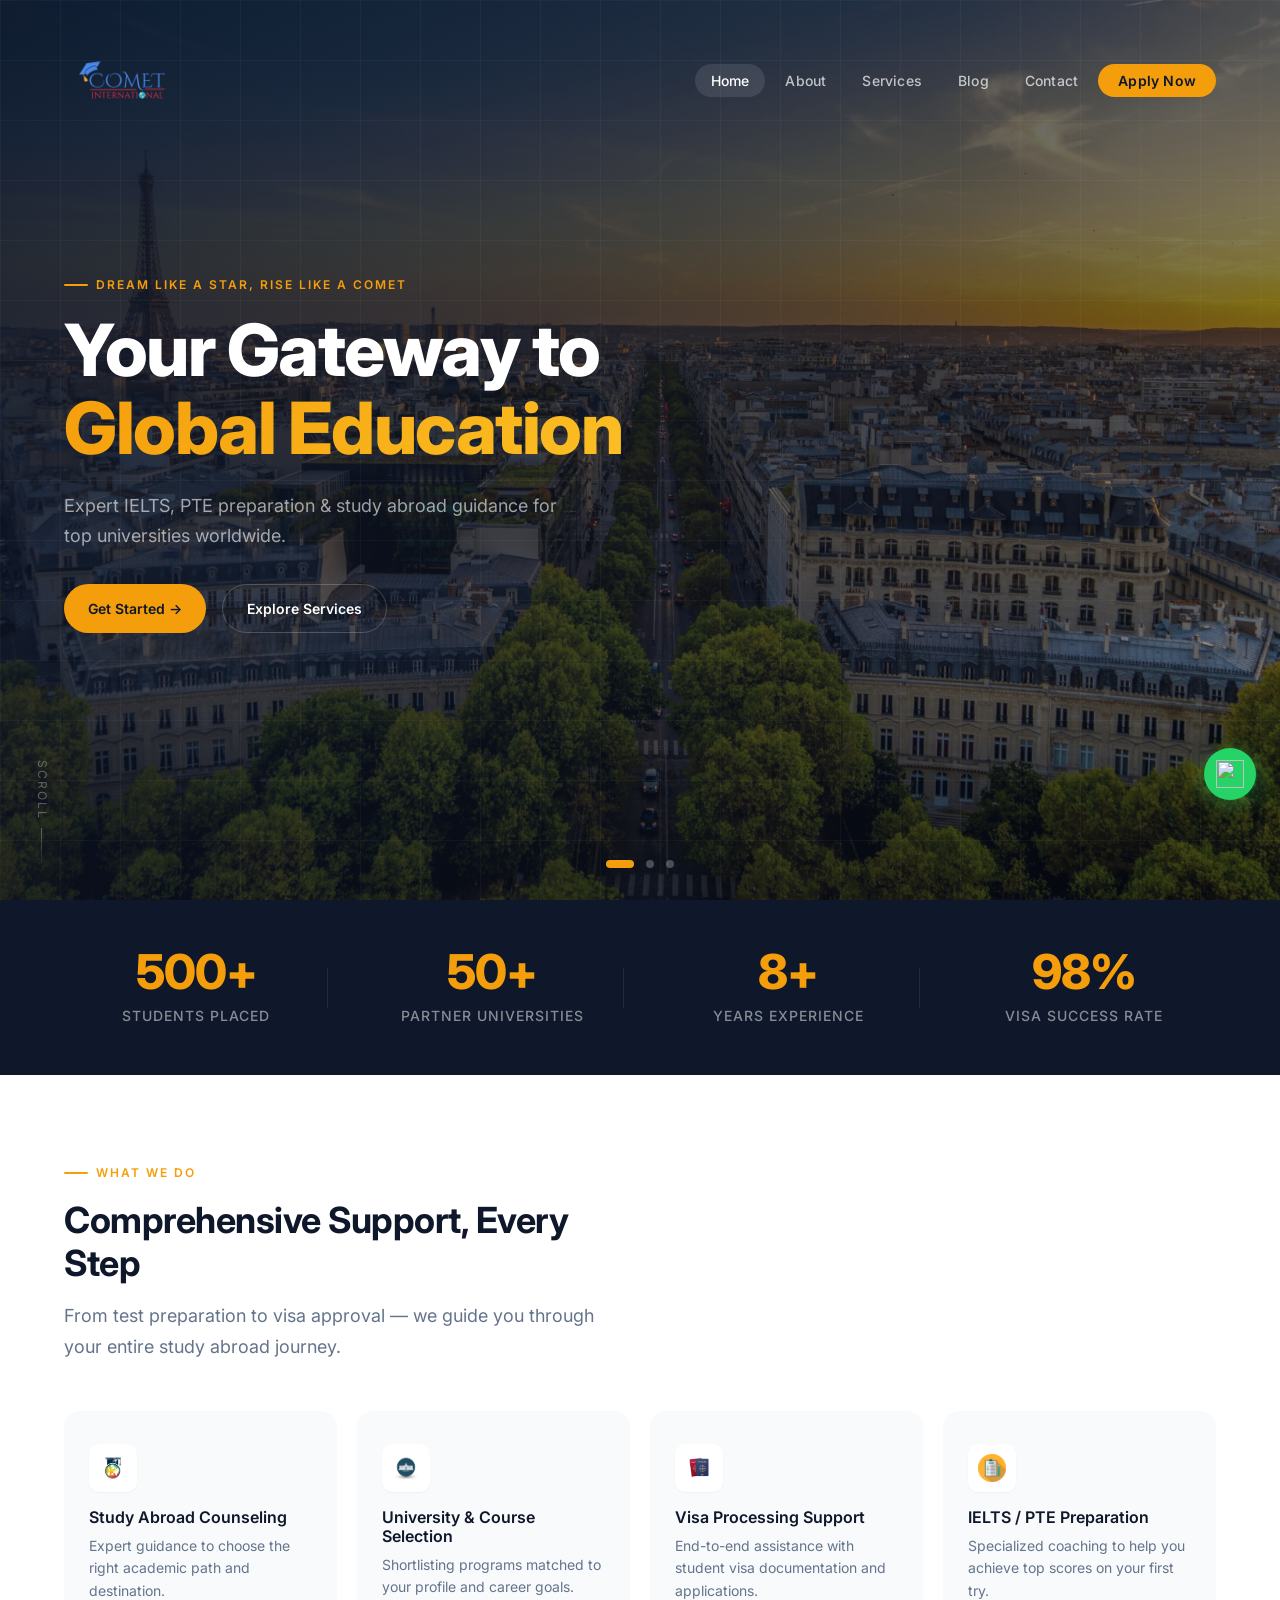
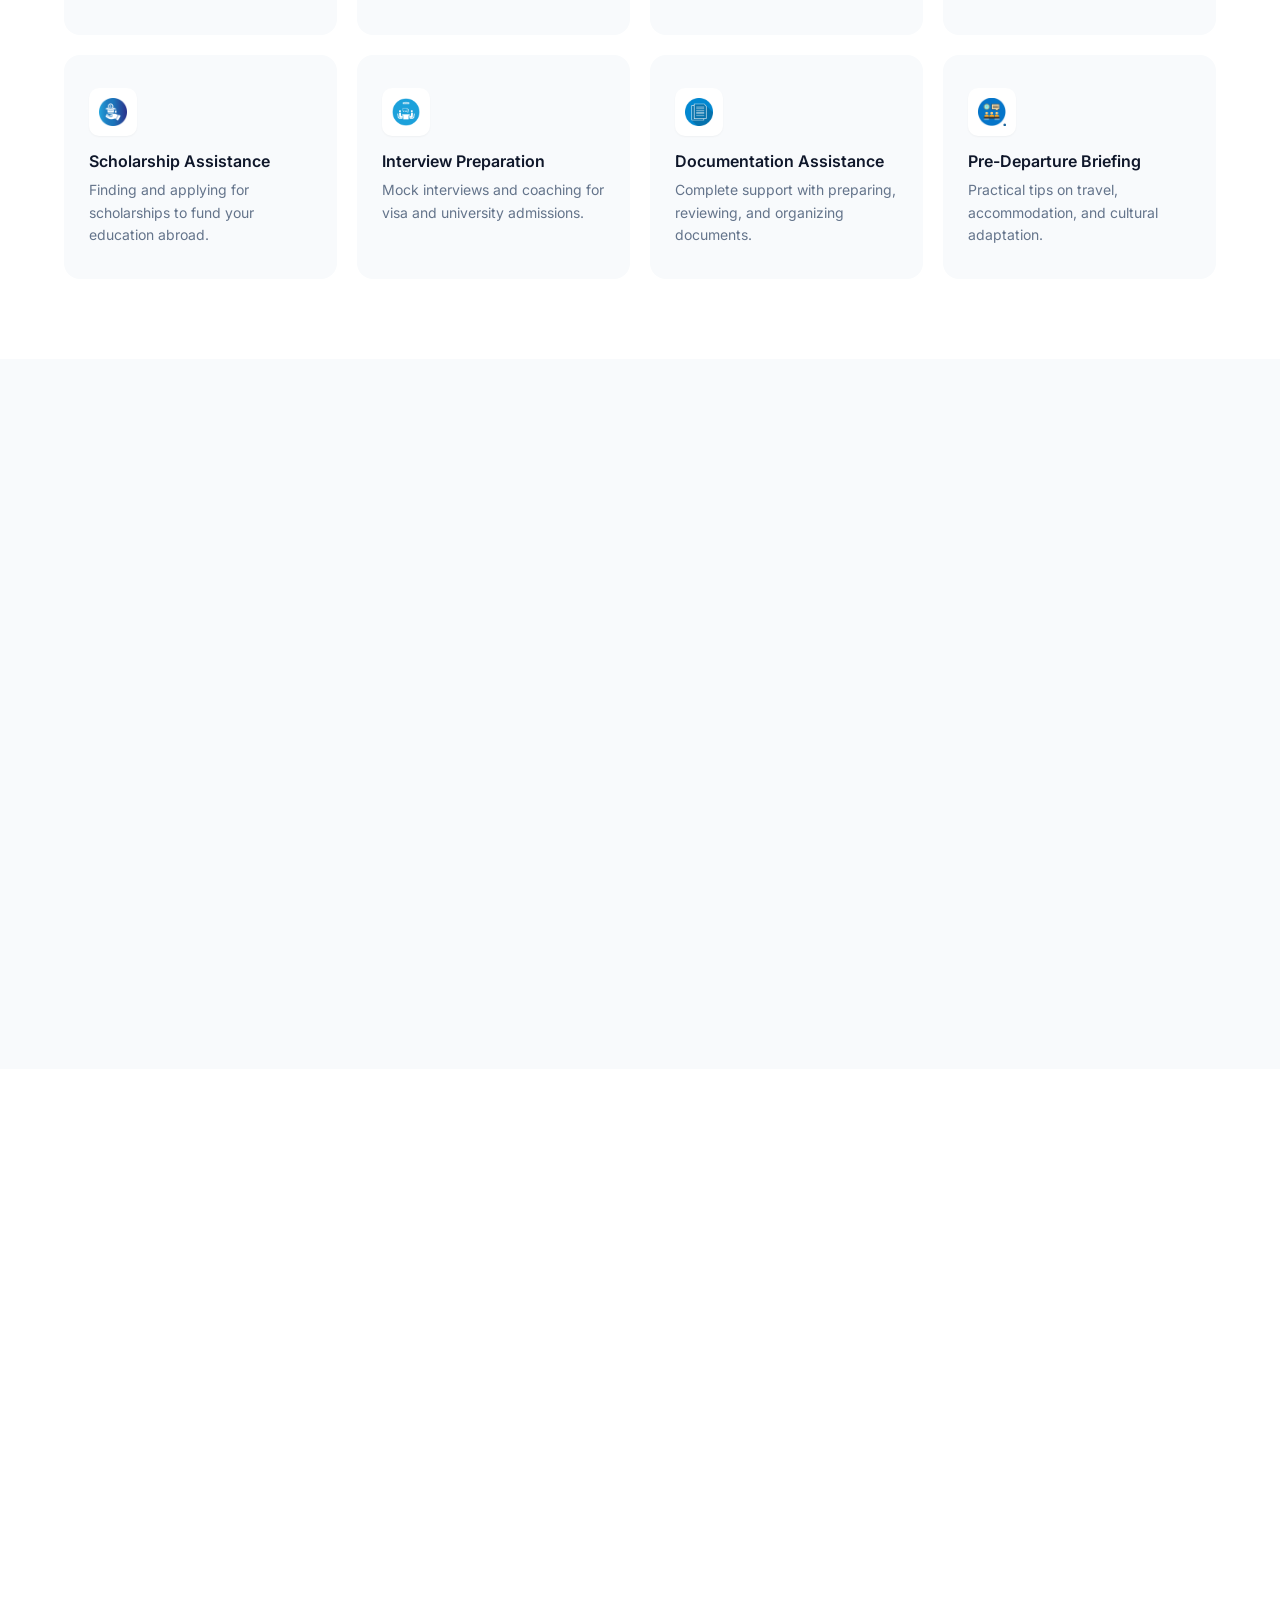
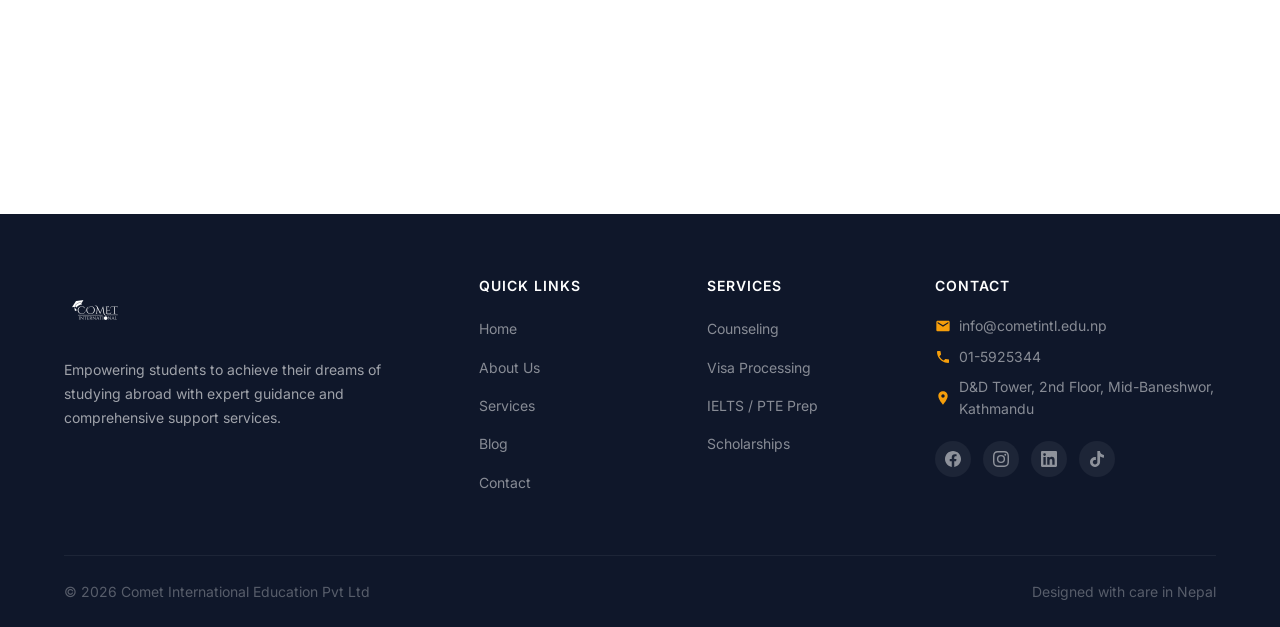
==== index.html @ 484e5ffa "first commit" ====
<!DOCTYPE html>
<html lang="en">

<head>
  <meta charset="UTF-8" />
  <meta name="viewport" content="width=device-width, initial-scale=1.0" />
  <title>Comet International Education — Study Abroad Consultant</title>
  <meta name="description"
    content="Expert IELTS, PTE & study abroad guidance for France, UK, USA, Sweden, Germany, Australia & beyond." />

  <link rel="preconnect" href="https://fonts.googleapis.com" />
  <link rel="preconnect" href="https://fonts.gstatic.com" crossorigin />
  <link href="https://fonts.googleapis.com/css2?family=Inter:wght@400;500;600;700;800&display=swap" rel="stylesheet" />

  <link rel="stylesheet" href="css/base.css" />
  <link rel="stylesheet" href="css/utilities.css" />
  <link rel="stylesheet" href="css/components/navbar.css" />
  <link rel="stylesheet" href="css/components/hero.css" />
  <link rel="stylesheet" href="css/components/stats.css" />
  <link rel="stylesheet" href="css/components/services.css" />
  <link rel="stylesheet" href="css/components/blog.css" />
  <link rel="stylesheet" href="css/components/form.css" />
  <link rel="stylesheet" href="css/components/footer.css" />
  <link rel="stylesheet" href="css/components/floating.css" />

  <link rel="icon" href="assets/logo.png" type="image/png" />
</head>

<body>

  <!-- NAVBAR -->
  <nav class="nav">
    <div class="container">
      <a href="index.html" class="nav-logo">
        <img src="assets/logo.png" alt="Comet International Education" />
      </a>
      <ul class="nav-links">
        <li><a href="index.html" class="active">Home</a></li>
        <li><a href="about.html">About</a></li>
        <li><a href="services.html">Services</a></li>
        <li><a href="blog.html">Blog</a></li>
        <li><a href="contact.html">Contact</a></li>
        <li><a href="#apply" class="nav-cta">Apply Now</a></li>
      </ul>
      <div class="nav-toggle"><span></span></div>
    </div>
  </nav>

  <!-- HERO -->
  <header class="hero" id="home">
    <div class="hero-bg">
      <img src="assets/slider/paris.jpg" class="active" alt="Study in France" />
      <img src="assets/slider/uk.jpg" alt="Study in UK" />
      <img src="assets/slider/australia.jpg" alt="Study in Australia" />
      <img src="assets/slider/Germany.png" alt="Study in Germany" />
      <img src="assets/slider/paris.jpg" alt="Study in Paris" />
    </div>
    <div class="hero-overlay"></div>
    <div class="hero-grid"></div>

    <div class="container">
      <div class="hero-content">
        <div class="label">Dream Like a Star, Rise Like a Comet</div>
        <h1>Your Gateway to <span>Global Education</span></h1>
        <p>Expert IELTS, PTE preparation & study abroad guidance for top universities worldwide.</p>
        <div class="hero-buttons">
          <a href="#apply" class="btn btn-primary">Get Started →</a>
          <a href="services.html" class="btn btn-outline">Explore Services</a>
        </div>
      </div>
    </div>

    <div class="hero-dots">
      <button class="hero-dot active" aria-label="Slide 1"></button>
      <button class="hero-dot" aria-label="Slide 2"></button>
      <button class="hero-dot" aria-label="Slide 3"></button>
    </div>

    <div class="hero-scroll">Scroll</div>
  </header>

  <!-- STATS -->
  <section class="stats">
    <div class="container">
      <div class="stats-grid stagger-children">
        <div class="stat-item reveal">
          <div class="stat-number">500+</div>
          <div class="stat-label">Students Placed</div>
        </div>
        <div class="stat-item reveal">
          <div class="stat-number">50+</div>
          <div class="stat-label">Partner Universities</div>
        </div>
        <div class="stat-item reveal">
          <div class="stat-number">8+</div>
          <div class="stat-label">Years Experience</div>
        </div>
        <div class="stat-item reveal">
          <div class="stat-number">98%</div>
          <div class="stat-label">Visa Success Rate</div>
        </div>
      </div>
    </div>
  </section>

  <!-- SERVICES -->
  <section class="section services" id="services">
    <div class="container">
      <div class="section-header reveal">
        <div class="label">What We Do</div>
        <h2>Comprehensive Support, Every Step</h2>
        <p>From test preparation to visa approval — we guide you through your entire study abroad journey.</p>
      </div>
      <div class="services-grid stagger-children">
        <div class="service-card reveal">
          <div class="service-icon"><img src="assets/icons/counseling.jpg" alt="" /></div>
          <h3>Study Abroad Counseling</h3>
          <p>Expert guidance to choose the right academic path and destination.</p>
        </div>
        <div class="service-card reveal">
          <div class="service-icon"><img src="assets/icons/university.jpg" alt="" /></div>
          <h3>University & Course Selection</h3>
          <p>Shortlisting programs matched to your profile and career goals.</p>
        </div>
        <div class="service-card reveal">
          <div class="service-icon"><img src="assets/icons/visa.jpg" alt="" /></div>
          <h3>Visa Processing Support</h3>
          <p>End-to-end assistance with student visa documentation and applications.</p>
        </div>
        <div class="service-card reveal">
          <div class="service-icon"><img src="assets/icons/language.png" alt="" /></div>
          <h3>IELTS / PTE Preparation</h3>
          <p>Specialized coaching to help you achieve top scores on your first try.</p>
        </div>
        <div class="service-card reveal">
          <div class="service-icon"><img src="assets/icons/scholarship.png" alt="" /></div>
          <h3>Scholarship Assistance</h3>
          <p>Finding and applying for scholarships to fund your education abroad.</p>
        </div>
        <div class="service-card reveal">
          <div class="service-icon"><img src="assets/icons/interview.png" alt="" /></div>
          <h3>Interview Preparation</h3>
          <p>Mock interviews and coaching for visa and university admissions.</p>
        </div>
        <div class="service-card reveal">
          <div class="service-icon"><img src="assets/icons/documents.jpg" alt="" /></div>
          <h3>Documentation Assistance</h3>
          <p>Complete support with preparing, reviewing, and organizing documents.</p>
        </div>
        <div class="service-card reveal">
          <div class="service-icon"><img src="assets/icons/briefing.jpg" alt="" /></div>
          <h3>Pre-Departure Briefing</h3>
          <p>Practical tips on travel, accommodation, and cultural adaptation.</p>
        </div>
      </div>
    </div>
  </section>

  <!-- BLOG -->
  <section class="section blog" id="blog">
    <div class="container">
      <div class="section-header center reveal">
        <div class="label">Insights</div>
        <h2>From Our Blog</h2>
        <p>Tips, guides, and resources for aspiring international students.</p>
      </div>
      <div class="blog-grid">
        <a href="blog.html" class="blog-card reveal">
          <div class="blog-card-img">
            <img src="assets/slider/france.jpg" alt="Study in France" loading="lazy" />
          </div>
          <div class="blog-card-body">
            <h3>Top 5 Reasons to Study in France</h3>
            <p>Explore world-class education, innovation, and culture in the heart of Europe.</p>
            <span class="blog-card-link">Read More →</span>
          </div>
        </a>
        <a href="blog.html" class="blog-card reveal">
          <div class="blog-card-img">
            <img src="assets/slider/london.jpg" alt="UK Visa Tips" loading="lazy" />
          </div>
          <div class="blog-card-body">
            <h3>Visa Tips for the UK</h3>
            <p>Follow these expert guidelines to apply for your UK student visa stress-free.</p>
            <span class="blog-card-link">Read More →</span>
          </div>
        </a>
      </div>
    </div>
  </section>

  <!-- APPLY FORM -->
  <section class="section form-section" id="apply">
    <div class="container">
      <div class="form-card reveal-scale">
        <h2>Start Your Journey Today</h2>
        <p>Fill in your details and our team will get back to you within 24 hours.</p>
        <form action="https://script.google.com/macros/s/AKfycbwnzZCwxCcdgB0Bp4mW4xgb15iNMB7zZb72GDuD4g0VQdKVmJ13FYaw7iSXlIT7-Fc7Vg/exec" method="post" name="contact-form" onsubmit="handleSubmit(event)">
          <div class="form-row">
            <div class="form-group">
              <label for="name">Full Name</label>
              <input type="text" id="name" name="Full Name" placeholder="John Doe" required />
            </div>
            <div class="form-group">
              <label for="email">Email Address</label>
              <input type="email" id="email" name="Email" placeholder="john@example.com" required />
            </div>
          </div>
          <div class="form-row">
            <div class="form-group">
              <label for="phone">Phone Number</label>
              <input type="tel" id="phone" name="Phone no" placeholder="+977 98XXXXXXXX" pattern="[0-9]{10}" maxlength="10" oninput="this.value=this.value.replace(/[^0-9]/g,'')" required />
            </div>
            <div class="form-group">
              <label for="interest">Country of Interest</label>
              <select id="interest" name="Interest Country" required>
                <option value="">Select a country</option>
                <option>France</option>
                <option>UK</option>
                <option>USA</option>
                <option>Australia</option>
                <option>Sweden</option>
                <option>Spain</option>
                <option>Germany</option>
                <option>Finland</option>
                <option>Other</option>
              </select>
            </div>
          </div>
          <div class="form-group">
            <label for="message">Message</label>
            <textarea id="message" name="Mesage" placeholder="Your questions or preferred course..."
              required></textarea>
          </div>
          <button type="submit" class="btn-submit">Submit Application →</button>
        </form>

        <!-- <script>
        //  let url='https://script.google.com/macros/s/AKfycbyBXWaI-nj5VZd7CLHYlVhEctmSwa-gmGnzGldPZ7KSy_T1x4UEsxXJis-P-dYPVZYHHg/exec'
          
         // let form=document.querySelector('#apply');
        //  form.addEventListener("submit",(e)=>{
        //    let d=new FormData(apply);
        //    fetch(url,{
        //      method:"POST",
        //      body:d
          //  }).then((res)=>res.text())
          //  .than((finalRes)=>console.log(finalRes))
           // e.preventDefault();
        //  })

       //    }).then((ReadableStreamBYOBRequest)=>ReadableStreamDefaultReader.text())
        //    .than((finalRes)=>console.log(finalRes))
        //    e.preventDefault();
        //  })

      </script> -->

      </div>
    </div>
  </section>

  <!-- WHATSAPP FLOAT -->
  <a class="float-whatsapp" href="https://wa.me/9779763389977" target="_blank" rel="noopener"
    aria-label="Chat on WhatsApp">
    <img src="https://img.icons8.com/color/48/000000/whatsapp--v1.png" alt="" />
  </a>

  <!-- SCROLL TOP -->
  <button class="float-top" aria-label="Scroll to top">↑</button>

  <!-- FOOTER -->
  <footer class="footer">
    <div class="container">
      <div class="footer-grid">
        <div class="footer-brand">
          <img src="assets/logo.png" alt="Comet" style="height: 64px; filter: brightness(0) invert(1);" />
          <p>Empowering students to achieve their dreams of studying abroad with expert guidance and comprehensive
            support services.</p>
        </div>
        <div class="footer-col">
          <h4>Quick Links</h4>
          <ul>
            <li><a href="index.html">Home</a></li>
            <li><a href="about.html">About Us</a></li>
            <li><a href="services.html">Services</a></li>
            <li><a href="blog.html">Blog</a></li>
            <li><a href="contact.html">Contact</a></li>
          </ul>
        </div>
        <div class="footer-col">
          <h4>Services</h4>
          <ul>
            <li><a href="services.html">Counseling</a></li>
            <li><a href="services.html">Visa Processing</a></li>
            <li><a href="services.html">IELTS / PTE Prep</a></li>
            <li><a href="services.html">Scholarships</a></li>
          </ul>
        </div>
        <div class="footer-col footer-contact">
          <h4>Contact</h4>
          <div class="footer-contact-item">
            <svg viewBox="0 0 24 24"><path d="M20 4H4c-1.1 0-2 .9-2 2v12c0 1.1.9 2 2 2h16c1.1 0 2-.9 2-2V6c0-1.1-.9-2-2-2zm0 4l-8 5-8-5V6l8 5 8-5v2z"/></svg>
            <span>info@cometintl.edu.np</span>
          </div>
          <div class="footer-contact-item">
            <svg viewBox="0 0 24 24"><path d="M6.62 10.79c1.44 2.83 3.76 5.14 6.59 6.59l2.2-2.2c.27-.27.67-.36 1.02-.24 1.12.37 2.33.57 3.57.57.55 0 1 .45 1 1V20c0 .55-.45 1-1 1-9.39 0-17-7.61-17-17 0-.55.45-1 1-1h3.5c.55 0 1 .45 1 1 0 1.25.2 2.45.57 3.57.11.35.03.74-.25 1.02l-2.2 2.2z"/></svg>
            <span>01-5925344</span>
          </div>
          <div class="footer-contact-item">
            <svg viewBox="0 0 24 24"><path d="M12 2C8.13 2 5 5.13 5 9c0 5.25 7 13 7 13s7-7.75 7-13c0-3.87-3.13-7-7-7zm0 9.5c-1.38 0-2.5-1.12-2.5-2.5s1.12-2.5 2.5-2.5 2.5 1.12 2.5 2.5-1.12 2.5-2.5 2.5z"/></svg>
            <span>D&D Tower, 2nd Floor, Mid-Baneshwor, Kathmandu</span>
          </div>
          <div class="footer-social">
            <a href="https://www.facebook.com/profile.php?id=61563012317955" target="_blank" rel="noopener"
              aria-label="Facebook">
              <svg viewBox="0 0 24 24">
                <path
                  d="M24 12.073c0-6.627-5.373-12-12-12s-12 5.373-12 12c0 5.99 4.388 10.954 10.125 11.854v-8.385H7.078v-3.47h3.047V9.43c0-3.007 1.792-4.669 4.533-4.669 1.312 0 2.686.235 2.686.235v2.953H15.83c-1.491 0-1.956.925-1.956 1.874v2.25h3.328l-.532 3.47h-2.796v8.385C19.612 23.027 24 18.062 24 12.073z" />
              </svg>
            </a>
            <a href="https://www.instagram.com/cometintl/" target="_blank" rel="noopener" aria-label="Instagram">
              <svg viewBox="0 0 24 24">
                <path
                  d="M12 2.163c3.204 0 3.584.012 4.85.07 3.252.148 4.771 1.691 4.919 4.919.058 1.265.069 1.645.069 4.849 0 3.205-.012 3.584-.069 4.849-.149 3.225-1.664 4.771-4.919 4.919-1.266.058-1.644.07-4.85.07-3.204 0-3.584-.012-4.849-.07-3.26-.149-4.771-1.699-4.919-4.92-.058-1.265-.07-1.644-.07-4.849 0-3.204.013-3.583.07-4.849.149-3.227 1.664-4.771 4.919-4.919 1.266-.057 1.645-.069 4.849-.069zM12 0C8.741 0 8.333.014 7.053.072 2.695.272.273 2.69.073 7.052.014 8.333 0 8.741 0 12c0 3.259.014 3.668.072 4.948.2 4.358 2.618 6.78 6.98 6.98C8.333 23.986 8.741 24 12 24c3.259 0 3.668-.014 4.948-.072 4.354-.2 6.782-2.618 6.979-6.98.059-1.28.073-1.689.073-4.948 0-3.259-.014-3.667-.072-4.947-.196-4.354-2.617-6.78-6.979-6.98C15.668.014 15.259 0 12 0zm0 5.838a6.162 6.162 0 100 12.324 6.162 6.162 0 000-12.324zM12 16a4 4 0 110-8 4 4 0 010 8zm6.406-11.845a1.44 1.44 0 100 2.881 1.44 1.44 0 000-2.881z" />
              </svg>
            </a>
            <a href="https://www.linkedin.com/company/comet-international-education-consultancy" target="_blank"
              rel="noopener" aria-label="LinkedIn">
              <svg viewBox="0 0 24 24">
                <path
                  d="M20.447 20.452h-3.554v-5.569c0-1.328-.027-3.037-1.852-3.037-1.853 0-2.136 1.445-2.136 2.939v5.667H9.351V9h3.414v1.561h.046c.477-.9 1.637-1.85 3.37-1.85 3.601 0 4.267 2.37 4.267 5.455v6.286zM5.337 7.433a2.062 2.062 0 01-2.063-2.065 2.064 2.064 0 112.063 2.065zm1.782 13.019H3.555V9h3.564v11.452zM22.225 0H1.771C.792 0 0 .774 0 1.729v20.542C0 23.227.792 24 1.771 24h20.451C23.2 24 24 23.227 24 22.271V1.729C24 .774 23.2 0 22.222 0h.003z" />
              </svg>
            </a>
            <a href="https://www.tiktok.com/@comet_international_edu" target="_blank" rel="noopener"
              aria-label="TikTok">
              <svg viewBox="0 0 24 24">
                <path
                  d="M12.525.02c1.31-.02 2.61-.01 3.91-.02.08 1.53.63 3.09 1.75 4.17 1.12 1.11 2.7 1.62 4.24 1.79v4.03c-1.44-.05-2.89-.35-4.2-.97-.57-.26-1.1-.59-1.62-.93-.01 2.92.01 5.84-.02 8.75-.08 1.4-.54 2.79-1.35 3.94-1.31 1.92-3.58 3.17-5.91 3.21-1.43.08-2.86-.31-4.08-1.03-2.02-1.19-3.44-3.37-3.65-5.71-.02-.5-.03-1-.01-1.49.18-1.9 1.12-3.72 2.58-4.96 1.66-1.44 3.98-2.13 6.15-1.72.02 1.48-.04 2.96-.04 4.44-.99-.32-2.15-.23-3.02.37-.63.41-1.11 1.04-1.36 1.75-.21.51-.15 1.07-.14 1.61.24 1.64 1.82 3.02 3.5 2.87 1.12-.01 2.19-.66 2.77-1.61.19-.33.4-.67.41-1.06.1-1.79.06-3.57.07-5.36.01-4.03-.01-8.05.02-12.07z" />
              </svg>
            </a>
          </div>
        </div>
      </div>
      <div class="footer-bottom">
        <span>&copy; 2026 Comet International Education Pvt Ltd</span>
        <span>Designed with care in Nepal</span>
      </div>
    </div>
  </footer>

  <script type="module" src="js/main.js"></script>
  <script>
    window.handleSubmit = function (e) {
      e.preventDefault();
      window.location.href = 'thankyou.html';
    };
  </script>
</body>

</html>
---- css/base.css ----
/* ===== DESIGN TOKENS ===== */
:root {
  --color-primary: #0f172a;
  --color-primary-light: #1e293b;
  --color-accent: #f59e0b;
  --color-accent-hover: #d97706;
  --color-blue: #3b82f6;
  --color-surface: #ffffff;
  --color-muted: #f8fafc;
  --color-border: #e2e8f0;
  --color-text: #0f172a;
  --color-text-secondary: #64748b;
  --color-text-tertiary: #94a3b8;
  --color-white: #ffffff;

  --font-sans: 'Inter', system-ui, -apple-system, 'Segoe UI', sans-serif;
  --font-mono: 'JetBrains Mono', 'Fira Code', monospace;

  --text-xs: 0.75rem;
  --text-sm: 0.875rem;
  --text-base: 1rem;
  --text-lg: 1.125rem;
  --text-xl: 1.25rem;
  --text-2xl: 1.5rem;
  --text-3xl: 1.875rem;
  --text-4xl: 2.25rem;
  --text-5xl: 3rem;
  --text-6xl: 3.75rem;

  --space-1: 4px;
  --space-2: 8px;
  --space-3: 12px;
  --space-4: 16px;
  --space-5: 20px;
  --space-6: 24px;
  --space-8: 32px;
  --space-10: 40px;
  --space-12: 48px;
  --space-16: 64px;
  --space-20: 80px;
  --space-24: 96px;

  --radius-sm: 6px;
  --radius-md: 10px;
  --radius-lg: 16px;
  --radius-xl: 24px;
  --radius-full: 9999px;

  --shadow-sm: 0 1px 2px rgba(0,0,0,0.04);
  --shadow-md: 0 4px 6px -1px rgba(0,0,0,0.06), 0 2px 4px -2px rgba(0,0,0,0.05);
  --shadow-lg: 0 10px 15px -3px rgba(0,0,0,0.08), 0 4px 6px -4px rgba(0,0,0,0.04);
  --shadow-xl: 0 20px 25px -5px rgba(0,0,0,0.1), 0 8px 10px -6px rgba(0,0,0,0.04);

  --ease-out: cubic-bezier(0.22, 1, 0.36, 1);
  --ease-in-out: cubic-bezier(0.65, 0, 0.35, 1);
  --transition: 250ms var(--ease-out);
}

/* ===== RESET ===== */
*, *::before, *::after {
  box-sizing: border-box;
  margin: 0;
  padding: 0;
}

html {
  scroll-behavior: smooth;
  -webkit-text-size-adjust: 100%;
}

body {
  font-family: var(--font-sans);
  font-size: var(--text-base);
  line-height: 1.65;
  color: var(--color-text);
  background: var(--color-surface);
  -webkit-font-smoothing: antialiased;
  -moz-osx-font-smoothing: grayscale;
  overflow-x: hidden;
}

img, svg, video {
  display: block;
  max-width: 100%;
  height: auto;
}

a {
  color: inherit;
  text-decoration: none;
}

ul { list-style: none; }

button {
  font: inherit;
  cursor: pointer;
  border: none;
  background: none;
}

.btn {
  display: inline-flex;
  align-items: center;
  gap: var(--space-2);
  padding: var(--space-3) var(--space-6);
  border: none;
  border-radius: var(--radius-full);
  font-weight: 600;
  font-size: var(--text-sm);
  cursor: pointer;
  transition: var(--transition);
  position: relative;
  overflow: hidden;
}

.btn-primary {
  background: var(--color-accent);
  color: var(--color-primary);
}

.btn-primary:hover {
  background: var(--color-accent-hover);
  transform: translateY(-2px);
  box-shadow: 0 8px 30px rgba(245,158,11,0.3);
}

.btn-outline {
  border: 1.5px solid rgba(255,255,255,0.2);
  color: var(--color-white);
  background: transparent;
}

.btn-outline:hover {
  background: rgba(255,255,255,0.08);
  border-color: rgba(255,255,255,0.4);
}

input, textarea, select {
  font: inherit;
  border: none;
  outline: none;
}

/* ===== TYPOGRAPHY ===== */
h1, h2, h3, h4, h5, h6 {
  line-height: 1.2;
  font-weight: 700;
  color: var(--color-text);
}

::selection {
  background: var(--color-accent);
  color: var(--color-white);
}

.container {
  max-width: 1200px;
  margin: 0 auto;
  padding: 0 var(--space-6);
}

@media (max-width: 768px) {
  .container {
    padding: 0 var(--space-4);
  }
}
---- css/utilities.css ----
/* ===== ANIMATIONS ===== */
@keyframes fadeIn {
  from { opacity: 0; }
  to { opacity: 1; }
}

@keyframes fadeUp {
  from { opacity: 0; transform: translateY(24px); }
  to { opacity: 1; transform: translateY(0); }
}

@keyframes fadeDown {
  from { opacity: 0; transform: translateY(-16px); }
  to { opacity: 1; transform: translateY(0); }
}

@keyframes scaleIn {
  from { opacity: 0; transform: scale(0.95); }
  to { opacity: 1; transform: scale(1); }
}

@keyframes slideLeft {
  from { opacity: 0; transform: translateX(30px); }
  to { opacity: 1; transform: translateX(0); }
}

@keyframes slideRight {
  from { opacity: 0; transform: translateX(-30px); }
  to { opacity: 1; transform: translateX(0); }
}

@keyframes pulse {
  0%, 100% { opacity: 1; }
  50% { opacity: 0.5; }
}

@keyframes float {
  0%, 100% { transform: translateY(0); }
  50% { transform: translateY(-8px); }
}

@keyframes spin {
  to { transform: rotate(360deg); }
}

/* ===== SCROLL REVEAL ===== */
.reveal {
  opacity: 0;
  transform: translateY(30px);
  transition: opacity 0.7s var(--ease-out), transform 0.7s var(--ease-out);
}

.reveal.visible {
  opacity: 1;
  transform: translateY(0);
}

.reveal-left {
  opacity: 0;
  transform: translateX(-40px);
  transition: opacity 0.7s var(--ease-out), transform 0.7s var(--ease-out);
}

.reveal-left.visible {
  opacity: 1;
  transform: translateX(0);
}

.reveal-right {
  opacity: 0;
  transform: translateX(40px);
  transition: opacity 0.7s var(--ease-out), transform 0.7s var(--ease-out);
}

.reveal-right.visible {
  opacity: 1;
  transform: translateX(0);
}

.reveal-scale {
  opacity: 0;
  transform: scale(0.92);
  transition: opacity 0.7s var(--ease-out), transform 0.7s var(--ease-out);
}

.reveal-scale.visible {
  opacity: 1;
  transform: scale(1);
}

/* Stagger children */
.stagger-children > * {
  opacity: 0;
  transform: translateY(20px);
  transition: opacity 0.5s var(--ease-out), transform 0.5s var(--ease-out);
}

.stagger-children.visible > *:nth-child(1) { transition-delay: 0ms; }
.stagger-children.visible > *:nth-child(2) { transition-delay: 80ms; }
.stagger-children.visible > *:nth-child(3) { transition-delay: 160ms; }
.stagger-children.visible > *:nth-child(4) { transition-delay: 240ms; }
.stagger-children.visible > *:nth-child(5) { transition-delay: 320ms; }
.stagger-children.visible > *:nth-child(6) { transition-delay: 400ms; }
.stagger-children.visible > *:nth-child(7) { transition-delay: 480ms; }
.stagger-children.visible > *:nth-child(8) { transition-delay: 560ms; }
.stagger-children.visible > *:nth-child(9) { transition-delay: 640ms; }
.stagger-children.visible > *:nth-child(10) { transition-delay: 720ms; }

.stagger-children.visible > * {
  opacity: 1;
  transform: translateY(0);
}

/* ===== SECTION LABEL ===== */
.label {
  display: inline-flex;
  align-items: center;
  gap: var(--space-2);
  font-size: var(--text-xs);
  font-weight: 600;
  text-transform: uppercase;
  letter-spacing: 2px;
  color: var(--color-accent);
  margin-bottom: var(--space-4);
}

.label::before {
  content: '';
  width: 24px;
  height: 2px;
  background: var(--color-accent);
  border-radius: 1px;
}

/* ===== SECTION ===== */
.section {
  padding: var(--space-20) 0;
}

.section-header {
  max-width: 560px;
  margin-bottom: var(--space-12);
}

.section-header h2 {
  font-size: var(--text-4xl);
  margin-bottom: var(--space-4);
  letter-spacing: -0.5px;
}

.section-header p {
  color: var(--color-text-secondary);
  font-size: var(--text-lg);
  line-height: 1.7;
}

.section-header.center {
  text-align: center;
  margin-left: auto;
  margin-right: auto;
}

@media (max-width: 768px) {
  .section { padding: var(--space-12) 0; }
  .section-header h2 { font-size: var(--text-3xl); }
}

/* ===== GRID ===== */
.grid-2 { display: grid; grid-template-columns: 1fr 1fr; gap: var(--space-10); }
.grid-3 { display: grid; grid-template-columns: repeat(3, 1fr); gap: var(--space-8); }
.grid-4 { display: grid; grid-template-columns: repeat(4, 1fr); gap: var(--space-6); }

@media (max-width: 768px) {
  .grid-2 { grid-template-columns: 1fr; }
  .grid-3 { grid-template-columns: 1fr; }
  .grid-4 { grid-template-columns: 1fr 1fr; }
}

/* ===== NOISE OVERLAY ===== */
.noise {
  position: absolute;
  inset: 0;
  opacity: 0.03;
  background-image: url("data:image/svg+xml,%3Csvg viewBox='0 0 256 256' xmlns='http://www.w3.org/2000/svg'%3E%3Cfilter id='n'%3E%3CfeTurbulence type='fractalNoise' baseFrequency='0.9' numOctaves='4' stitchTiles='stitch'/%3E%3C/filter%3E%3Crect width='100%25' height='100%25' filter='url(%23n)'/%3E%3C/svg%3E");
  background-repeat: repeat;
  pointer-events: none;
}

/* ===== SECTION DIVIDER ===== */
.section-divider {
  height: 1px;
  background: var(--color-border);
  max-width: 1200px;
  margin: 0 auto;
}
---- css/components/navbar.css ----
/* ===== NAVBAR ===== */
.nav {
  position: fixed;
  top: 0;
  left: 0;
  width: 100%;
  z-index: 1000;
  padding: var(--space-5) 0;
  transition: background var(--transition), padding var(--transition), box-shadow var(--transition);
}

.nav.scrolled {
  background: rgba(15, 23, 42, 0.92);
  backdrop-filter: blur(20px) saturate(1.4);
  -webkit-backdrop-filter: blur(20px) saturate(1.4);
  padding: var(--space-3) 0;
  box-shadow: 0 1px 0 rgba(255,255,255,0.06);
}

.nav .container {
  display: flex;
  align-items: center;
  justify-content: space-between;
}

.nav-logo {
  position: relative;
  z-index: 1001;
}

.nav-logo img {
  height: 120px;
  transition: height var(--transition);
}

.nav.scrolled .nav-logo img {
  height: 80px;
}

@media (max-width: 900px) {
  .nav-logo img { height: 90px; }
  .nav.scrolled .nav-logo img { height: 64px; }
}

.nav-links {
  display: flex;
  align-items: center;
  gap: var(--space-1);
}

.nav-links a {
  padding: var(--space-2) var(--space-4);
  border-radius: var(--radius-full);
  font-size: var(--text-sm);
  font-weight: 500;
  color: rgba(255,255,255,0.7);
  transition: color var(--transition), background var(--transition);
  letter-spacing: 0.2px;
}

.nav-links a:hover {
  color: var(--color-white);
  background: rgba(255,255,255,0.08);
}

.nav-links a.active {
  color: var(--color-white);
  background: rgba(255,255,255,0.1);
}

.nav-cta {
  background: var(--color-accent) !important;
  color: var(--color-primary) !important;
  font-weight: 600 !important;
  padding: var(--space-2) var(--space-5) !important;
}

.nav-cta:hover {
  background: var(--color-accent-hover) !important;
  color: var(--color-primary) !important;
}

.nav-toggle {
  display: none;
  width: 40px;
  height: 40px;
  align-items: center;
  justify-content: center;
  cursor: pointer;
  z-index: 1001;
  position: relative;
}

.nav-toggle span {
  display: block;
  width: 22px;
  height: 2px;
  background: var(--color-white);
  border-radius: 2px;
  transition: var(--transition);
  position: relative;
}

.nav-toggle span::before,
.nav-toggle span::after {
  content: '';
  position: absolute;
  left: 0;
  width: 100%;
  height: 2px;
  background: var(--color-white);
  border-radius: 2px;
  transition: var(--transition);
}

.nav-toggle span::before { top: -7px; }
.nav-toggle span::after { top: 7px; }

.nav-toggle.active span {
  background: transparent;
}

.nav-toggle.active span::before {
  top: 0;
  transform: rotate(45deg);
}

.nav-toggle.active span::after {
  top: 0;
  transform: rotate(-45deg);
}

@media (max-width: 900px) {
  .nav-links {
    position: fixed;
    top: 0;
    right: -100%;
    width: 300px;
    height: 100vh;
    background: var(--color-primary);
    flex-direction: column;
    align-items: flex-start;
    padding: 96px var(--space-6) var(--space-6);
    gap: var(--space-2);
    transition: right 0.4s var(--ease-out);
    border-left: 1px solid rgba(255,255,255,0.06);
  }

  .nav-links.open {
    right: 0;
  }

  .nav-links a {
    width: 100%;
    padding: var(--space-3) var(--space-4);
    font-size: var(--text-base);
    color: rgba(255,255,255,0.6);
  }

  .nav-links a:hover,
  .nav-links a.active {
    color: var(--color-white);
    background: rgba(255,255,255,0.06);
  }

  .nav-cta {
    margin-top: var(--space-4);
    text-align: center;
  }

  .nav-toggle {
    display: flex;
  }
}
---- css/components/hero.css ----
/* ===== HERO ===== */
.hero {
  position: relative;
  min-height: 100vh;
  display: flex;
  align-items: center;
  overflow: hidden;
  background: var(--color-primary);
}

.hero-bg {
  position: absolute;
  inset: 0;
}

.hero-bg img {
  width: 100%;
  height: 100%;
  object-fit: cover;
  position: absolute;
  inset: 0;
  opacity: 0;
  transition: opacity 0.8s var(--ease-out);
}

.hero-bg img.active {
  opacity: 1;
}

.hero-overlay {
  position: absolute;
  inset: 0;
  background: linear-gradient(135deg, rgba(15,23,42,0.92) 0%, rgba(15,23,42,0.6) 50%, rgba(15,23,42,0.3) 100%);
  z-index: 1;
}

.hero-grid {
  position: absolute;
  inset: 0;
  background-image: linear-gradient(rgba(255,255,255,0.03) 1px, transparent 1px), linear-gradient(90deg, rgba(255,255,255,0.03) 1px, transparent 1px);
  background-size: 60px 60px;
  z-index: 1;
}

.hero .container {
  position: relative;
  z-index: 2;
  width: 100%;
}

.hero-content {
  max-width: 720px;
  padding: var(--space-16) 0;
}

.hero-content .label {
  color: var(--color-accent);
  animation: fadeDown 0.6s var(--ease-out) backwards;
}

.hero-content h1 {
  font-size: clamp(2.5rem, 6vw, 4.5rem);
  font-weight: 800;
  line-height: 1.08;
  color: var(--color-white);
  margin-bottom: var(--space-6);
  letter-spacing: -1.5px;
  animation: fadeUp 0.6s var(--ease-out) 0.15s backwards;
}

.hero-content h1 span {
  background: linear-gradient(135deg, var(--color-accent), #fbbf24);
  -webkit-background-clip: text;
  -webkit-text-fill-color: transparent;
  background-clip: text;
}

.hero-content p {
  font-size: var(--text-lg);
  color: rgba(255,255,255,0.6);
  max-width: 520px;
  margin-bottom: var(--space-8);
  line-height: 1.7;
  animation: fadeUp 0.6s var(--ease-out) 0.3s backwards;
}

.hero-buttons {
  display: flex;
  gap: var(--space-4);
  flex-wrap: wrap;
  animation: fadeUp 0.6s var(--ease-out) 0.45s backwards;
}



/* Hero dots */
.hero-dots {
  position: absolute;
  bottom: var(--space-8);
  left: 50%;
  transform: translateX(-50%);
  display: flex;
  gap: var(--space-3);
  z-index: 3;
}

.hero-dot {
  width: 8px;
  height: 8px;
  border-radius: var(--radius-full);
  background: rgba(255,255,255,0.25);
  transition: var(--transition);
  cursor: pointer;
  padding: 0;
}

.hero-dot.active {
  background: var(--color-accent);
  width: 28px;
  border-radius: 4px;
}

/* Hero scroll indicator */
.hero-scroll {
  position: absolute;
  bottom: var(--space-8);
  left: var(--space-8);
  z-index: 3;
  display: flex;
  align-items: center;
  gap: var(--space-2);
  color: rgba(255,255,255,0.3);
  font-size: var(--text-xs);
  text-transform: uppercase;
  letter-spacing: 2px;
  writing-mode: vertical-rl;
}

.hero-scroll::after {
  content: '';
  width: 1px;
  height: 40px;
  background: linear-gradient(to bottom, rgba(255,255,255,0.3), transparent);
  animation: pulse 2s ease-in-out infinite;
}

@media (max-width: 768px) {
  .hero { min-height: 90vh; }
  .hero-content { padding: var(--space-12) 0; }
  .hero-scroll { display: none; }
}
---- css/components/stats.css ----
/* ===== STATS BAR ===== */
.stats {
  background: var(--color-primary);
  padding: var(--space-12) 0;
  position: relative;
}

.stats-grid {
  display: grid;
  grid-template-columns: repeat(4, 1fr);
  gap: var(--space-8);
  text-align: center;
}

.stat-item {
  position: relative;
}

.stat-item:not(:last-child)::after {
  content: '';
  position: absolute;
  right: 0;
  top: 50%;
  transform: translateY(-50%);
  width: 1px;
  height: 40px;
  background: rgba(255,255,255,0.08);
}

.stat-number {
  font-size: var(--text-5xl);
  font-weight: 800;
  color: var(--color-accent);
  line-height: 1;
  margin-bottom: var(--space-2);
  letter-spacing: -1px;
}

.stat-label {
  font-size: var(--text-sm);
  color: rgba(255,255,255,0.5);
  font-weight: 500;
  text-transform: uppercase;
  letter-spacing: 1px;
}

@media (max-width: 768px) {
  .stats-grid { grid-template-columns: repeat(2, 1fr); gap: var(--space-6); }
  .stat-item:not(:last-child)::after { display: none; }
  .stat-number { font-size: var(--text-4xl); }
}
---- css/components/services.css ----
/* ===== SERVICES ===== */
.services {
  background: var(--color-surface);
}

.services-grid {
  display: grid;
  grid-template-columns: repeat(4, 1fr);
  gap: var(--space-5);
}

.service-card {
  position: relative;
  background: var(--color-muted);
  border-radius: var(--radius-lg);
  padding: var(--space-8) var(--space-6);
  transition: var(--transition);
  overflow: hidden;
  border: 1px solid transparent;
}

.service-card::before {
  content: '';
  position: absolute;
  top: 0;
  left: 0;
  right: 0;
  height: 3px;
  background: linear-gradient(90deg, var(--color-accent), var(--color-blue));
  opacity: 0;
  transition: var(--transition);
}

.service-card:hover {
  background: var(--color-surface);
  border-color: var(--color-border);
  transform: translateY(-4px);
  box-shadow: var(--shadow-lg);
}

.service-card:hover::before {
  opacity: 1;
}

.service-icon {
  width: 48px;
  height: 48px;
  border-radius: var(--radius-md);
  background: var(--color-surface);
  display: flex;
  align-items: center;
  justify-content: center;
  margin-bottom: var(--space-4);
  box-shadow: var(--shadow-sm);
  overflow: hidden;
}

.service-icon img {
  width: 28px;
  height: 28px;
  object-fit: contain;
  transition: transform var(--transition);
}

.service-card:hover .service-icon img {
  transform: scale(1.1);
}

.service-card h3 {
  font-size: var(--text-base);
  font-weight: 600;
  margin-bottom: var(--space-2);
}

.service-card p {
  font-size: var(--text-sm);
  color: var(--color-text-secondary);
  line-height: 1.6;
}

@media (max-width: 1024px) {
  .services-grid { grid-template-columns: repeat(2, 1fr); }
}

@media (max-width: 600px) {
  .services-grid { grid-template-columns: 1fr; }
}
---- css/components/blog.css ----
/* ===== BLOG ===== */
.blog {
  background: var(--color-muted);
}

.blog-grid {
  display: grid;
  grid-template-columns: repeat(2, 1fr);
  gap: var(--space-8);
}

.blog-card {
  background: var(--color-surface);
  border-radius: var(--radius-lg);
  overflow: hidden;
  transition: var(--transition);
  border: 1px solid var(--color-border);
}

.blog-card:hover {
  transform: translateY(-4px);
  box-shadow: var(--shadow-lg);
  border-color: transparent;
}

.blog-card-img {
  height: 220px;
  overflow: hidden;
}

.blog-card-img img {
  width: 100%;
  height: 100%;
  object-fit: cover;
  transition: transform 0.5s var(--ease-out);
}

.blog-card:hover .blog-card-img img {
  transform: scale(1.05);
}

.blog-card-body {
  padding: var(--space-6);
}

.blog-card-body h3 {
  font-size: var(--text-lg);
  font-weight: 600;
  margin-bottom: var(--space-2);
  line-height: 1.3;
}

.blog-card-body p {
  font-size: var(--text-sm);
  color: var(--color-text-secondary);
  line-height: 1.7;
  margin-bottom: var(--space-4);
}

.blog-card-link {
  font-size: var(--text-sm);
  font-weight: 600;
  color: var(--color-accent);
  display: inline-flex;
  align-items: center;
  gap: var(--space-2);
  transition: var(--transition);
}

.blog-card-link:hover {
  gap: var(--space-3);
}

@media (max-width: 768px) {
  .blog-grid { grid-template-columns: 1fr; }
}
---- css/components/form.css ----
/* ===== FORM ===== */
.form-section {
  background: var(--color-surface);
}

.form-card {
  max-width: 600px;
  margin: 0 auto;
  background: var(--color-muted);
  padding: var(--space-10);
  border-radius: var(--radius-xl);
  border: 1px solid var(--color-border);
}

.form-card h2 {
  font-size: var(--text-2xl);
  font-weight: 700;
  margin-bottom: var(--space-2);
  text-align: center;
}

.form-card > p {
  text-align: center;
  color: var(--color-text-secondary);
  font-size: var(--text-sm);
  margin-bottom: var(--space-8);
}

.form-row {
  display: grid;
  grid-template-columns: 1fr 1fr;
  gap: var(--space-4);
}

.form-group {
  margin-bottom: var(--space-4);
}

.form-group label {
  display: block;
  font-size: var(--text-sm);
  font-weight: 500;
  margin-bottom: var(--space-2);
  color: var(--color-text);
}

.form-group input,
.form-group textarea,
.form-group select {
  width: 100%;
  padding: var(--space-3) var(--space-4);
  background: var(--color-surface);
  border: 1.5px solid var(--color-border);
  border-radius: var(--radius-md);
  font-size: var(--text-sm);
  color: var(--color-text);
  transition: var(--transition);
}

.form-group input:focus,
.form-group textarea:focus,
.form-group select:focus {
  border-color: var(--color-accent);
  box-shadow: 0 0 0 4px rgba(245,158,11,0.1);
}

.form-group textarea {
  min-height: 110px;
  resize: vertical;
}

.btn-submit {
  width: 100%;
  padding: var(--space-3) var(--space-6);
  background: var(--color-primary);
  color: var(--color-white);
  border-radius: var(--radius-md);
  font-weight: 600;
  font-size: var(--text-sm);
  transition: var(--transition);
  margin-top: var(--space-2);
}

.btn-submit:hover {
  background: var(--color-primary-light);
  transform: translateY(-1px);
  box-shadow: var(--shadow-md);
}

@media (max-width: 600px) {
  .form-card { padding: var(--space-6); }
  .form-row { grid-template-columns: 1fr; }
}
---- css/components/footer.css ----
/* ===== FOOTER ===== */
.footer {
  background: var(--color-primary);
  color: rgba(255,255,255,0.6);
  padding: var(--space-16) 0 0;
}

.footer-grid {
  display: grid;
  grid-template-columns: 2fr 1fr 1fr 1.5fr;
  gap: var(--space-10);
}

.footer-brand p {
  font-size: var(--text-sm);
  line-height: 1.7;
  max-width: 320px;
  margin-top: var(--space-4);
}

.footer-col h4 {
  color: var(--color-white);
  font-size: var(--text-sm);
  font-weight: 600;
  text-transform: uppercase;
  letter-spacing: 1px;
  margin-bottom: var(--space-5);
}

.footer-col ul li {
  margin-bottom: var(--space-3);
}

.footer-col ul li a {
  font-size: var(--text-sm);
  color: rgba(255,255,255,0.5);
  transition: var(--transition);
}

.footer-col ul li a:hover {
  color: var(--color-accent);
}

.footer-contact-item {
  display: flex;
  align-items: center;
  gap: var(--space-2);
  font-size: var(--text-sm);
  line-height: 1.6;
  margin-bottom: var(--space-2);
  color: rgba(255,255,255,0.5);
}

.footer-contact-item svg {
  width: 16px;
  height: 16px;
  fill: var(--color-accent);
  flex-shrink: 0;
}

.footer-social {
  display: flex;
  gap: var(--space-3);
  margin-top: var(--space-5);
}

.footer-social a {
  width: 36px;
  height: 36px;
  border-radius: var(--radius-full);
  background: rgba(255,255,255,0.06);
  display: flex;
  align-items: center;
  justify-content: center;
  transition: var(--transition);
}

.footer-social a:hover {
  background: var(--color-accent);
  transform: translateY(-2px);
}

.footer-social a svg {
  width: 16px;
  height: 16px;
  fill: rgba(255,255,255,0.5);
  transition: var(--transition);
}

.footer-social a:hover svg {
  fill: var(--color-primary);
}

.footer-bottom {
  margin-top: var(--space-12);
  padding: var(--space-6) 0;
  border-top: 1px solid rgba(255,255,255,0.06);
  display: flex;
  align-items: center;
  justify-content: space-between;
  font-size: var(--text-sm);
  color: rgba(255,255,255,0.3);
}

@media (max-width: 900px) {
  .footer-grid { grid-template-columns: repeat(2, 1fr); gap: var(--space-8); }
}

@media (max-width: 600px) {
  .footer-grid { grid-template-columns: 1fr; }
  .footer-bottom { flex-direction: column; gap: var(--space-4); text-align: center; }
}
---- css/components/floating.css ----
/* ===== FLOATING BUTTONS ===== */
.float-whatsapp {
  position: fixed;
  bottom: 100px;
  right: var(--space-6);
  z-index: 900;
  width: 52px;
  height: 52px;
  border-radius: var(--radius-full);
  background: #25d366;
  display: flex;
  align-items: center;
  justify-content: center;
  box-shadow: 0 4px 20px rgba(37,211,102,0.35);
  transition: var(--transition);
}

.float-whatsapp:hover {
  transform: scale(1.08);
  box-shadow: 0 8px 30px rgba(37,211,102,0.45);
}

.float-whatsapp img {
  width: 28px;
  height: 28px;
}

.float-top {
  position: fixed;
  bottom: var(--space-6);
  right: var(--space-6);
  z-index: 900;
  width: 44px;
  height: 44px;
  border-radius: var(--radius-full);
  background: var(--color-primary);
  color: var(--color-white);
  display: flex;
  align-items: center;
  justify-content: center;
  font-size: var(--text-lg);
  box-shadow: var(--shadow-md);
  transition: var(--transition);
  opacity: 0;
  transform: translateY(16px);
  pointer-events: none;
}

.float-top.visible {
  opacity: 1;
  transform: translateY(0);
  pointer-events: all;
}

.float-top:hover {
  background: var(--color-accent);
  color: var(--color-primary);
  transform: translateY(-3px);
}
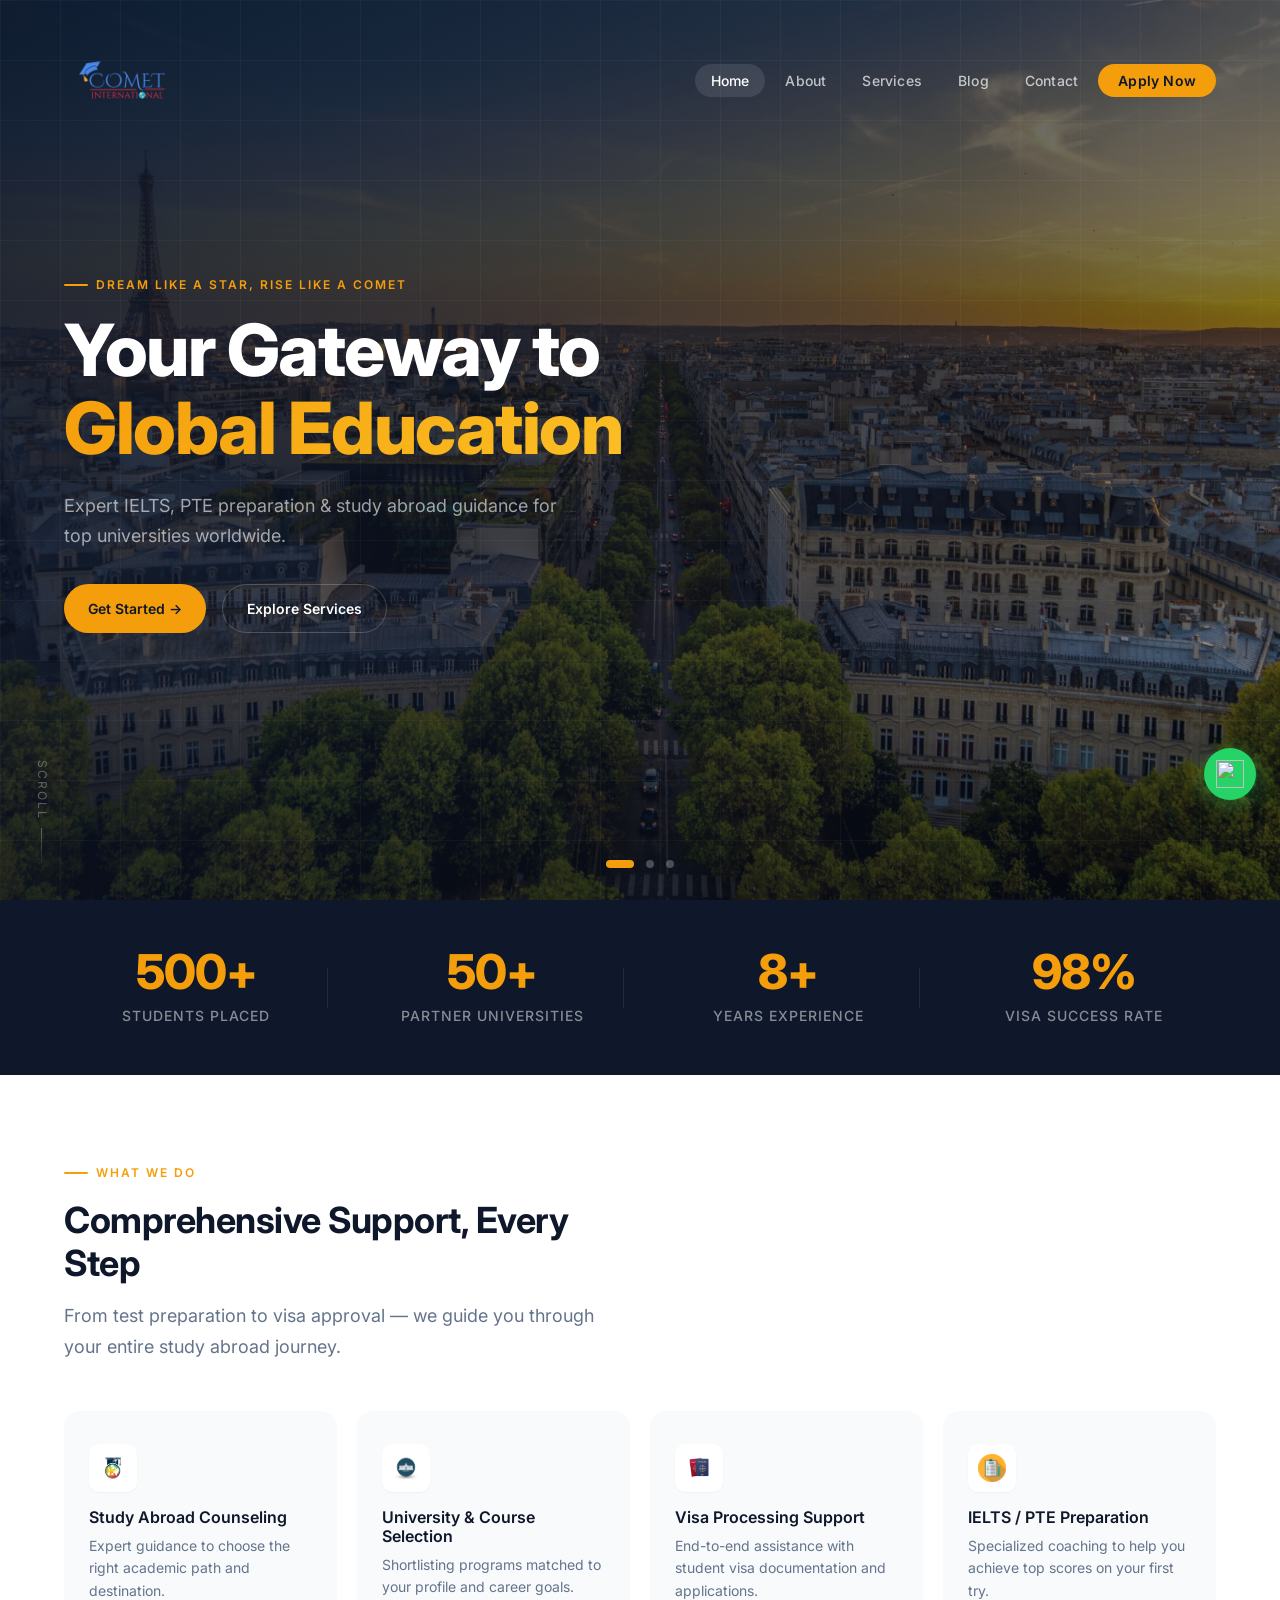
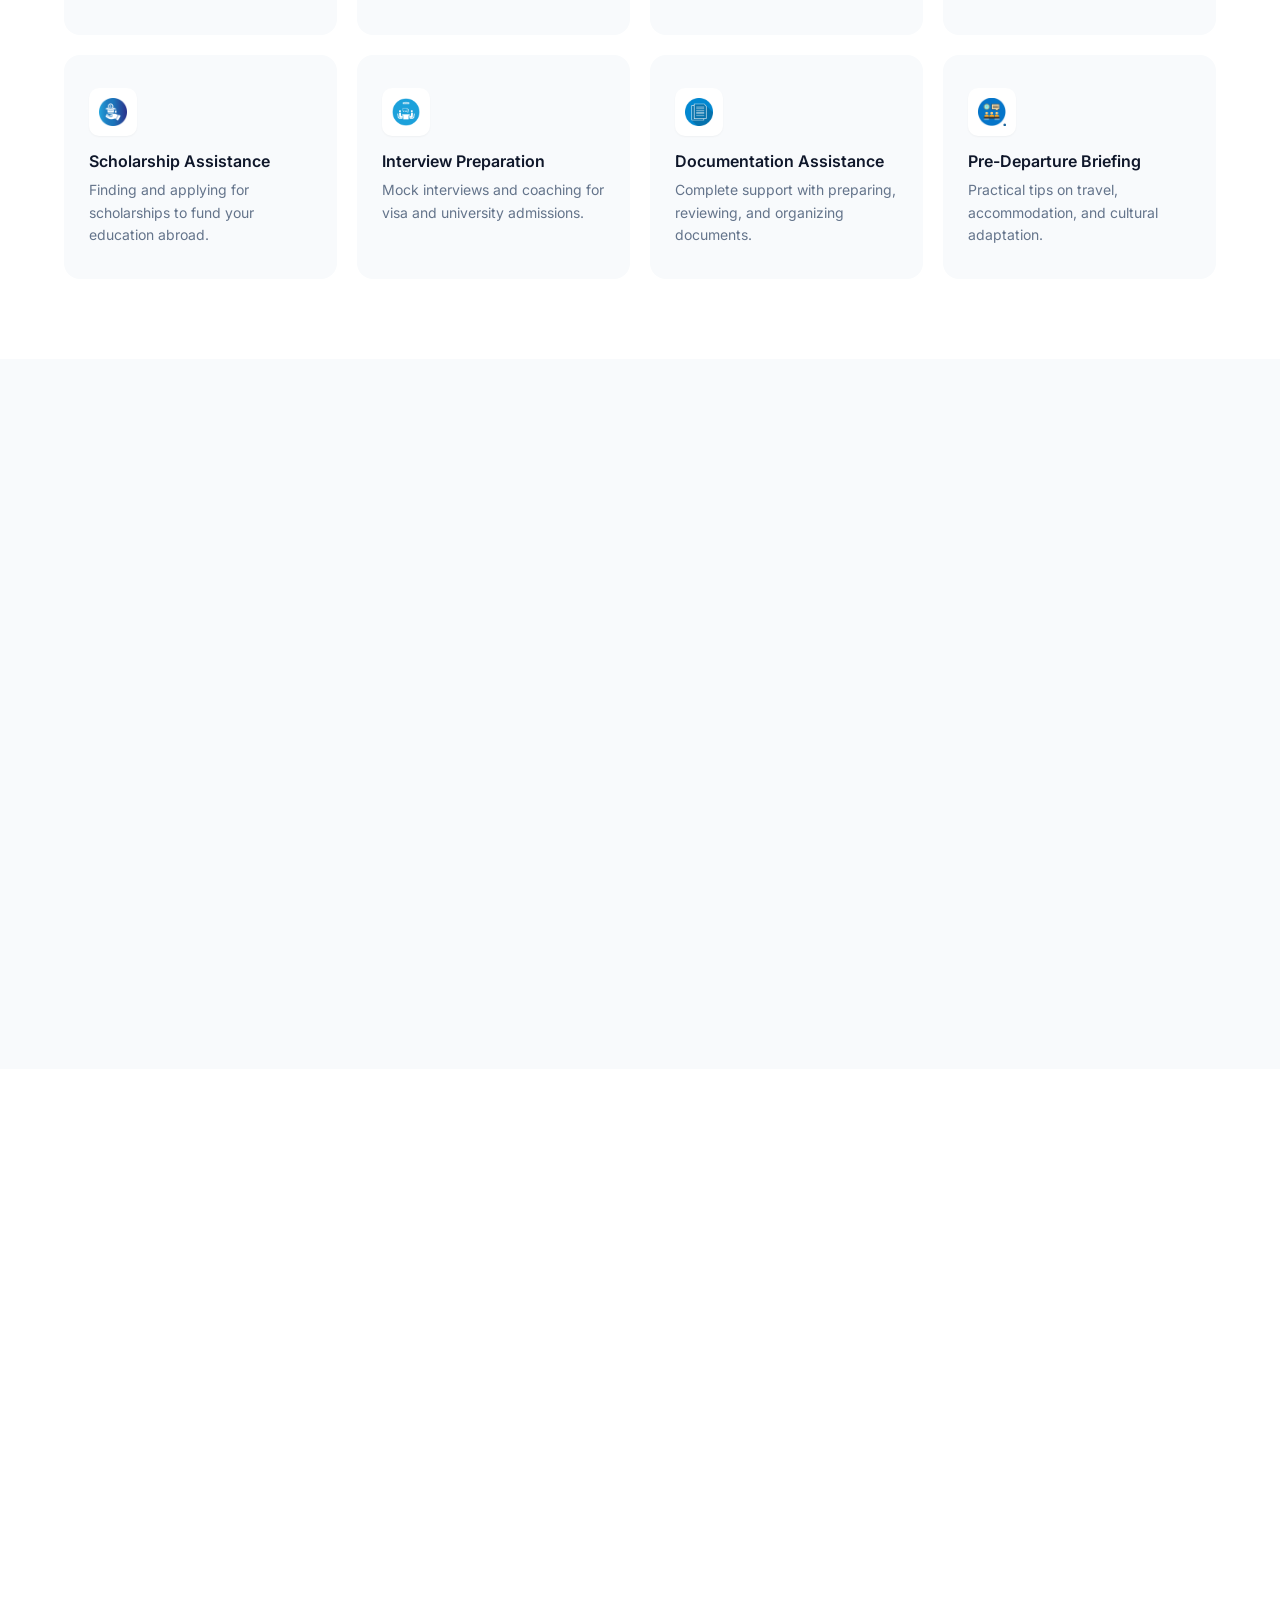
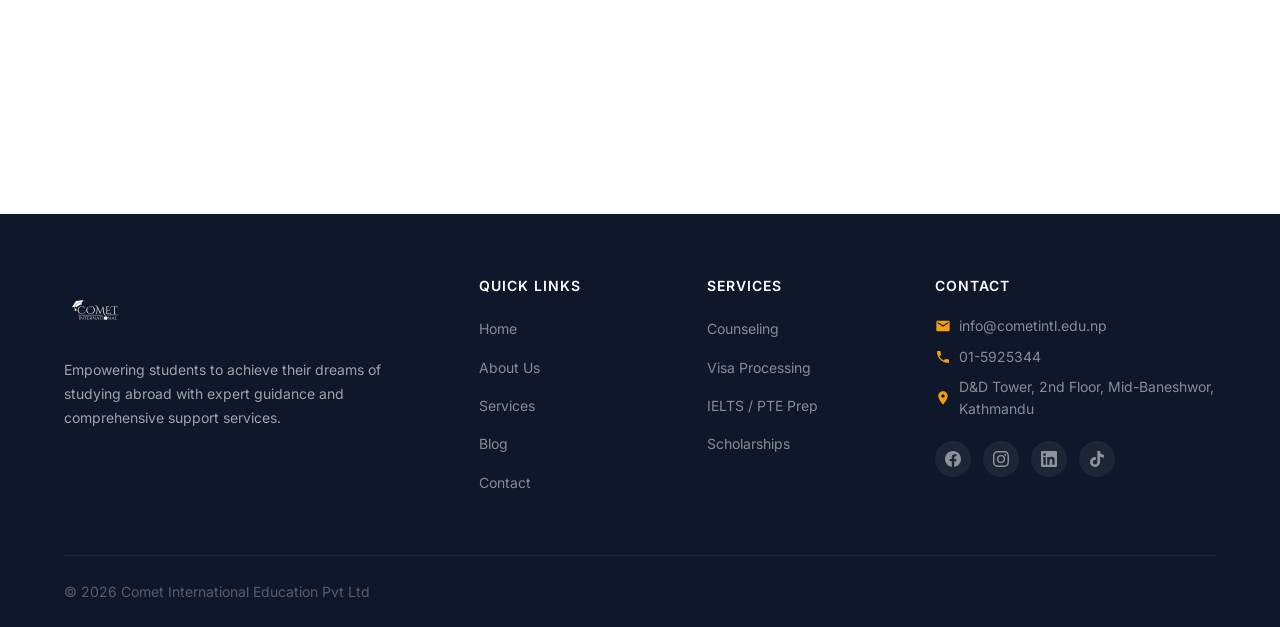
==== commit d8eaa9d0: "first commit" ====
--- a/index.html
+++ b/index.html
@@ -195,7 +195,7 @@
       <div class="form-card reveal-scale">
         <h2>Start Your Journey Today</h2>
         <p>Fill in your details and our team will get back to you within 24 hours.</p>
-        <form action="https://script.google.com/macros/s/AKfycbwnzZCwxCcdgB0Bp4mW4xgb15iNMB7zZb72GDuD4g0VQdKVmJ13FYaw7iSXlIT7-Fc7Vg/exec" method="post" name="contact-form" onsubmit="handleSubmit(event)">
+        <form onsubmit="handleSubmit(event)">
           <div class="form-row">
             <div class="form-group">
               <label for="name">Full Name</label>
@@ -344,7 +344,6 @@
       </div>
       <div class="footer-bottom">
         <span>&copy; 2026 Comet International Education Pvt Ltd</span>
-        <span>Designed with care in Nepal</span>
       </div>
     </div>
   </footer>
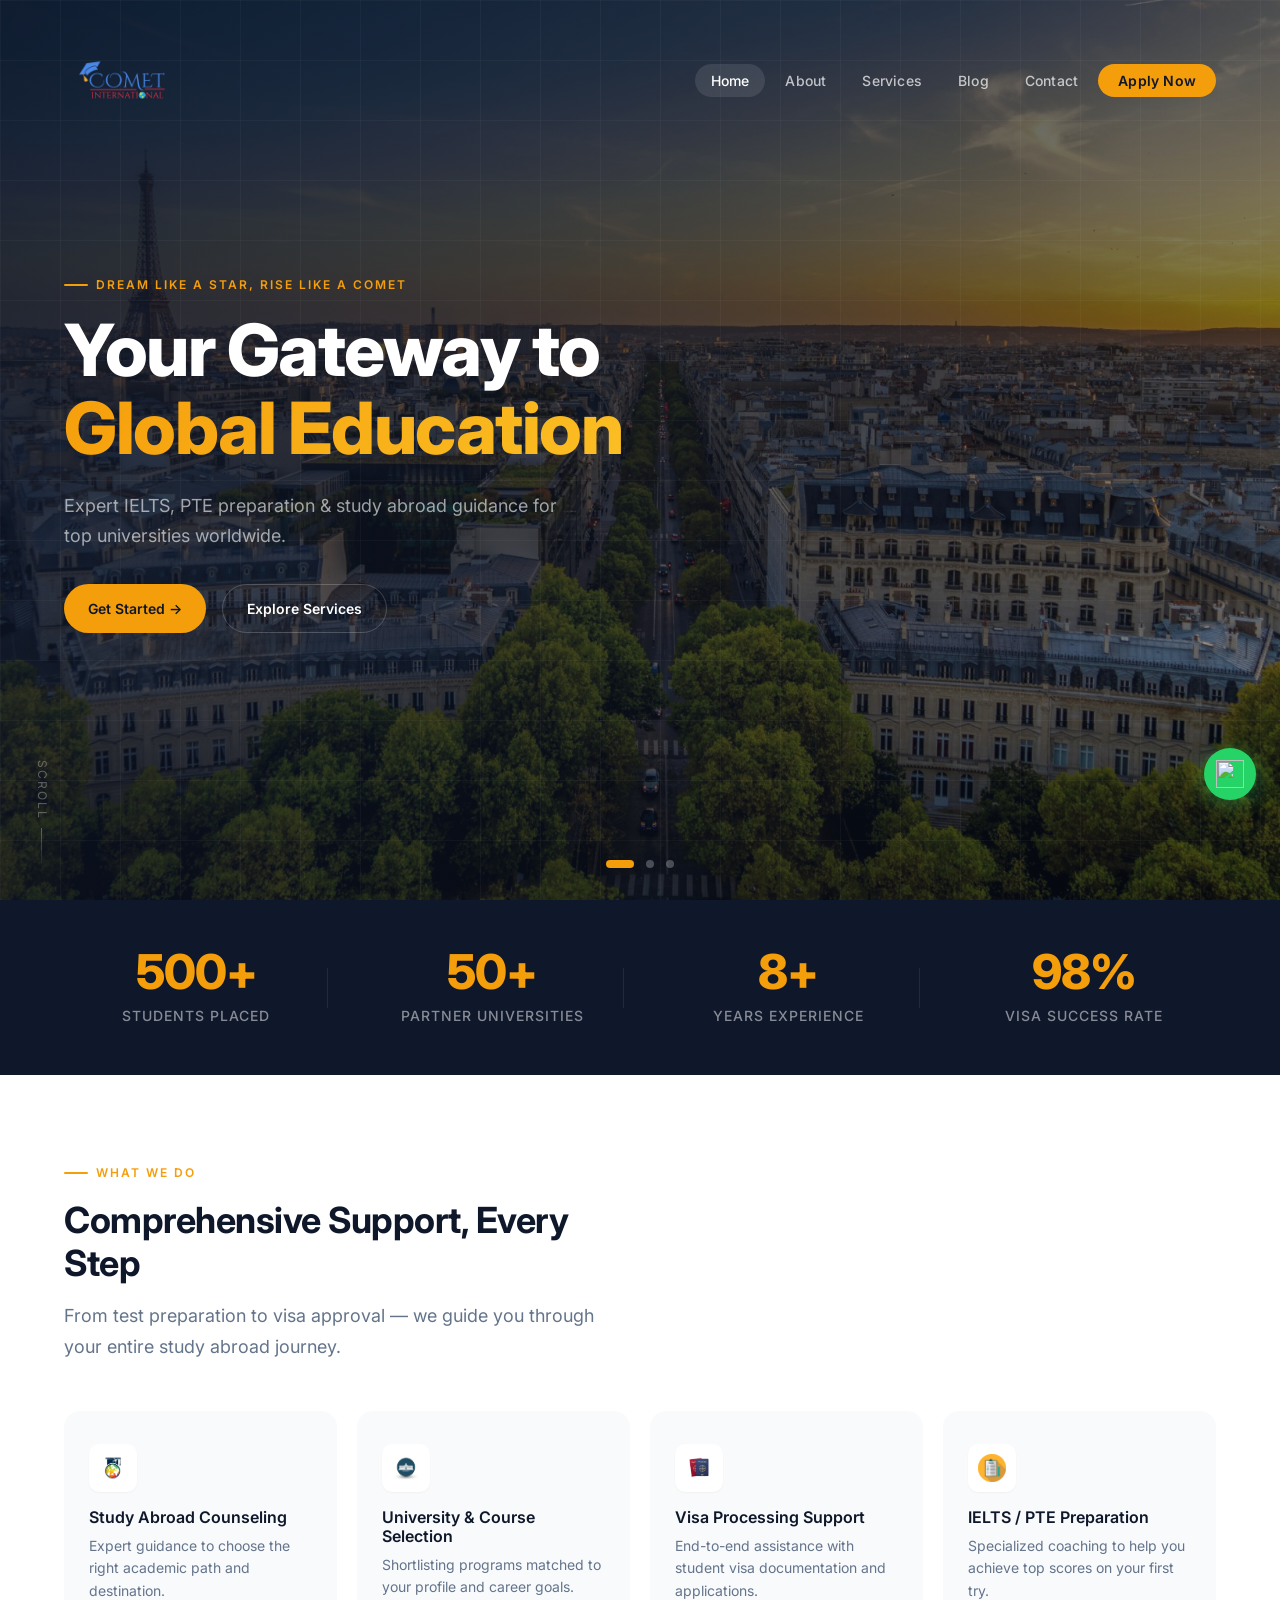
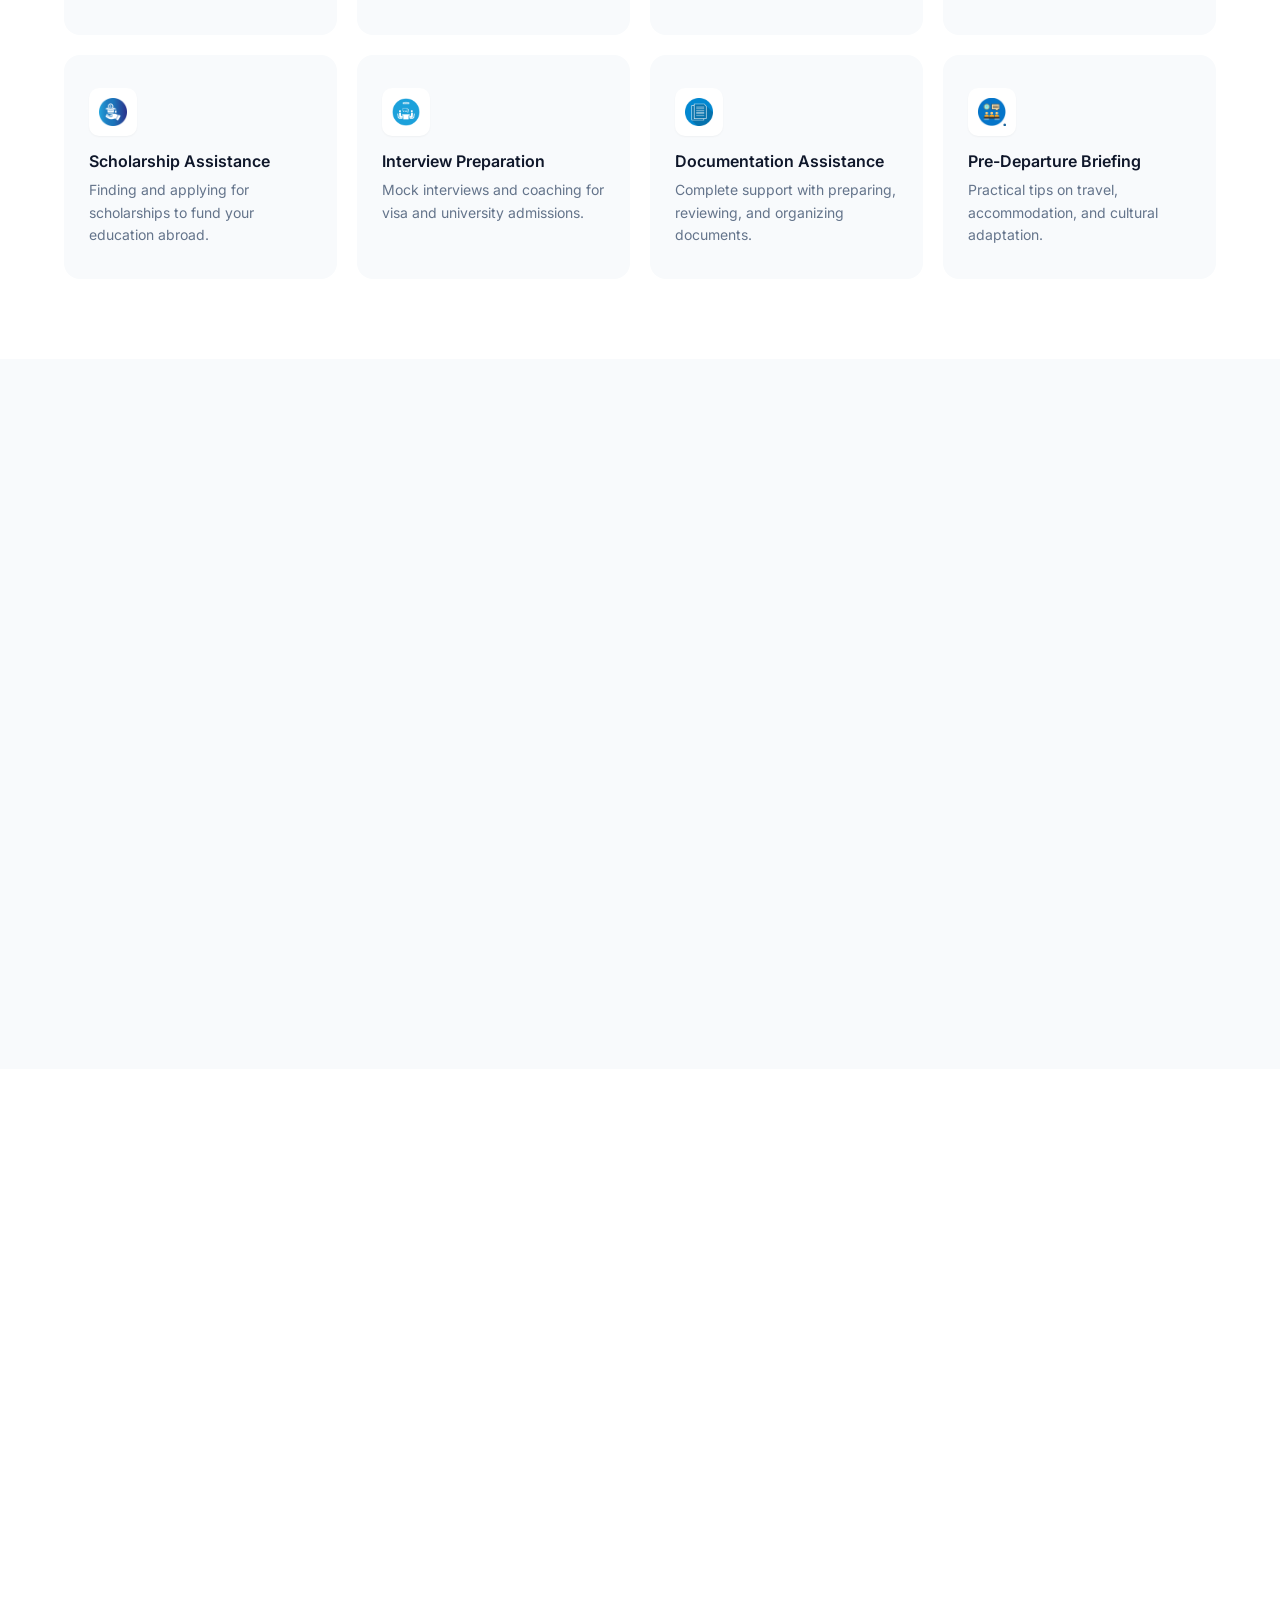
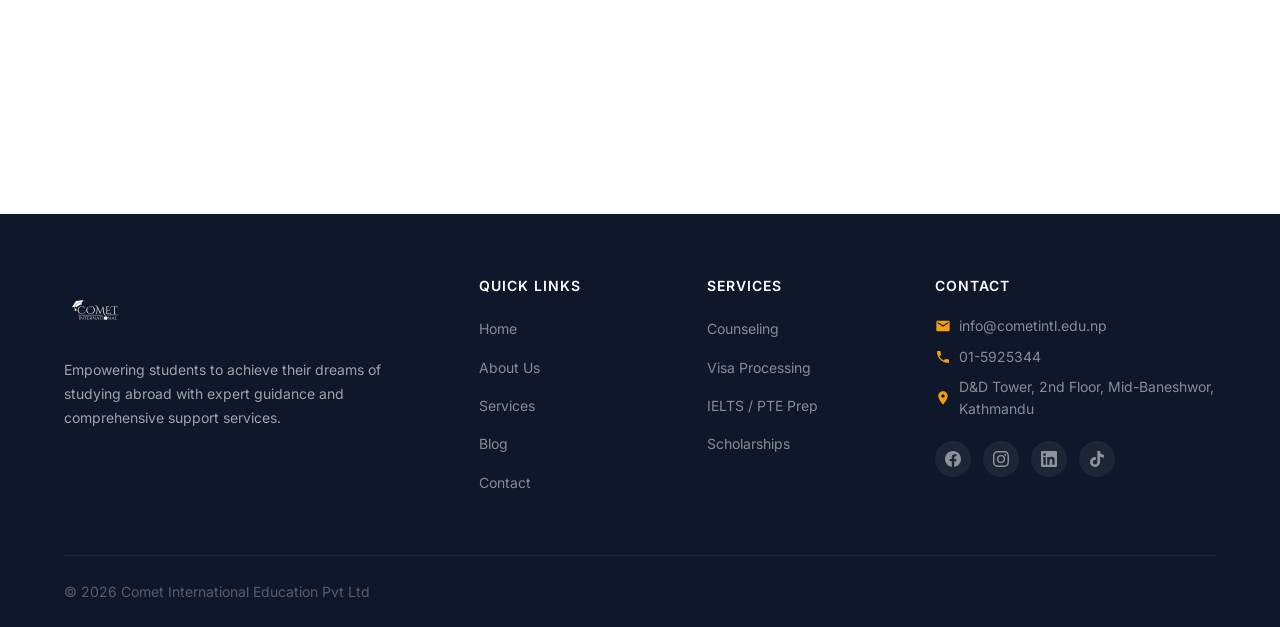
==== commit 32b2e087: "first commit" ====
--- a/index.html
+++ b/index.html
@@ -190,6 +190,7 @@
   </section>
 
   <!-- APPLY FORM -->
+   <form action="https://script.google.com/macros/s/AKfycbzQw8BTy9qCFyUGR54qb-xhiR93QYVH1sapjpDcWC2qyVL4EX0lUoZnCynvfLE-srVG/exec" method="POST"></form>
   <section class="section form-section" id="apply">
     <div class="container">
       <div class="form-card reveal-scale">
